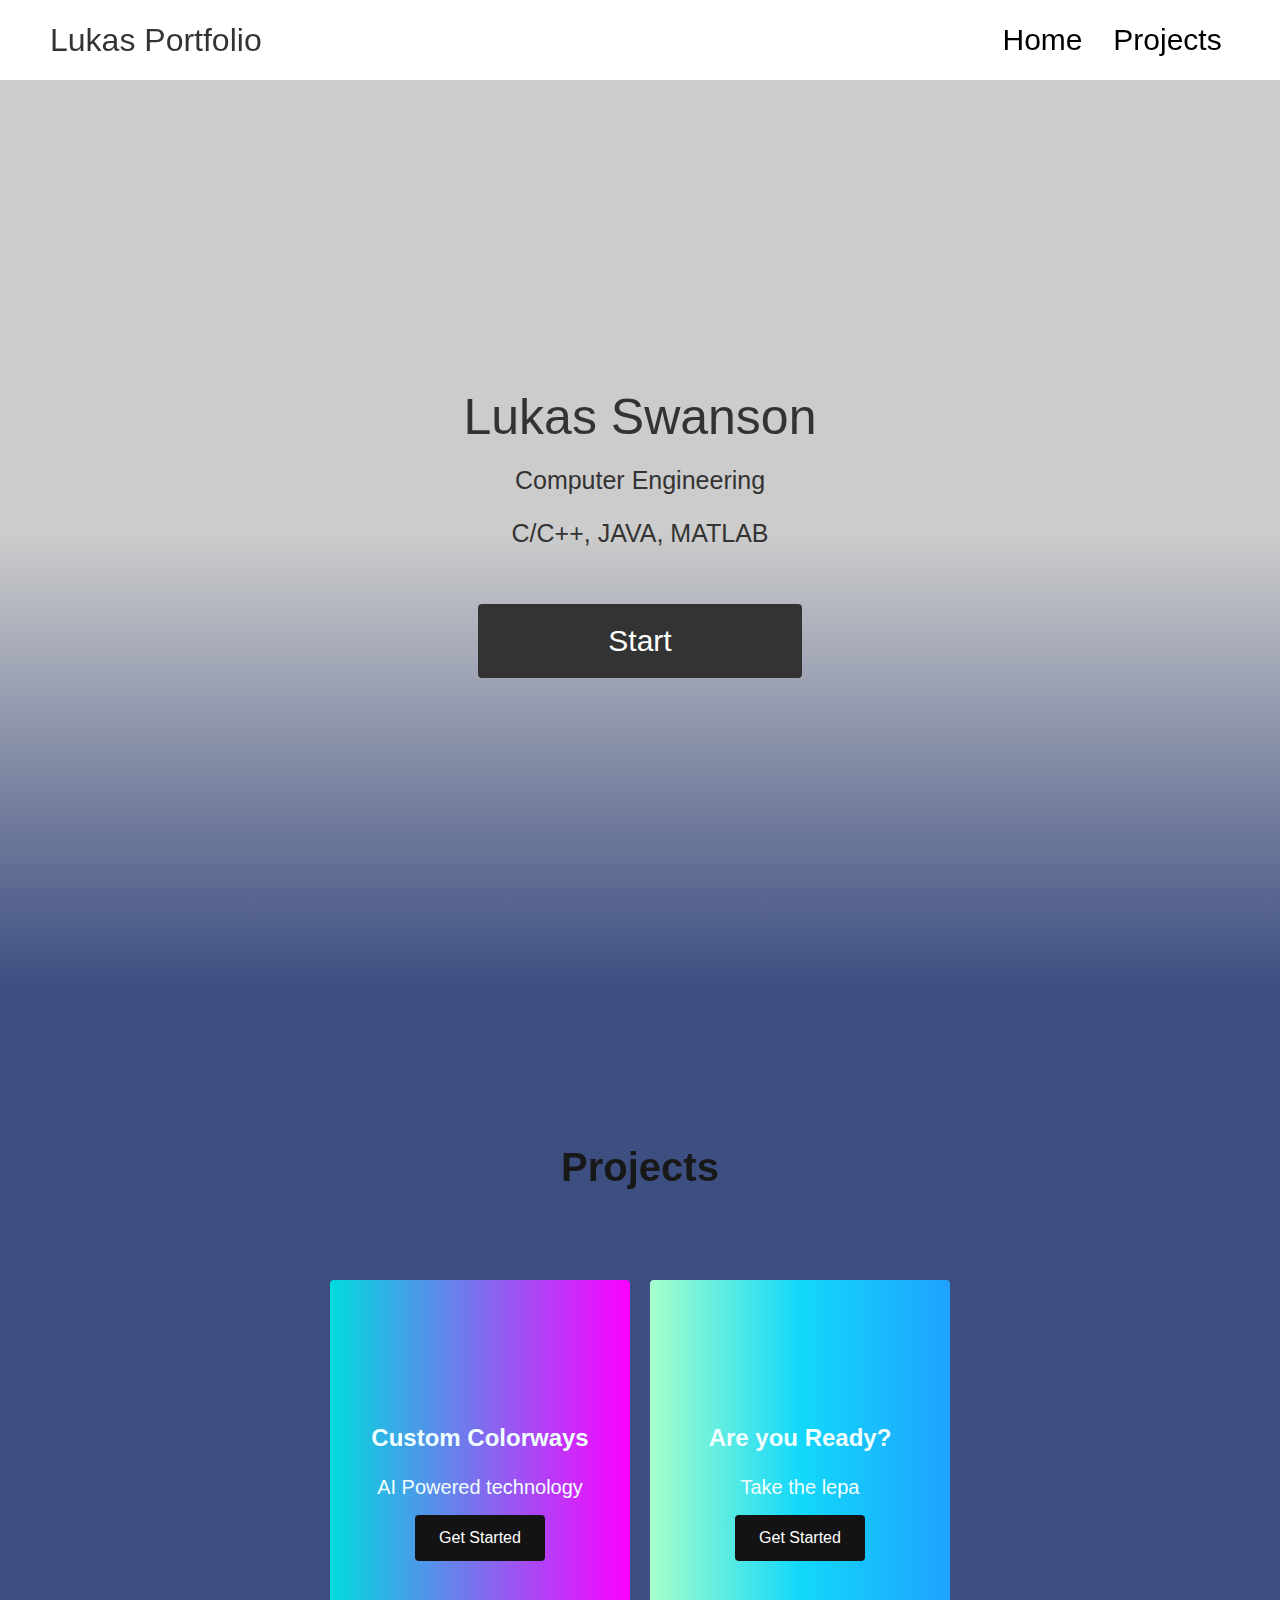
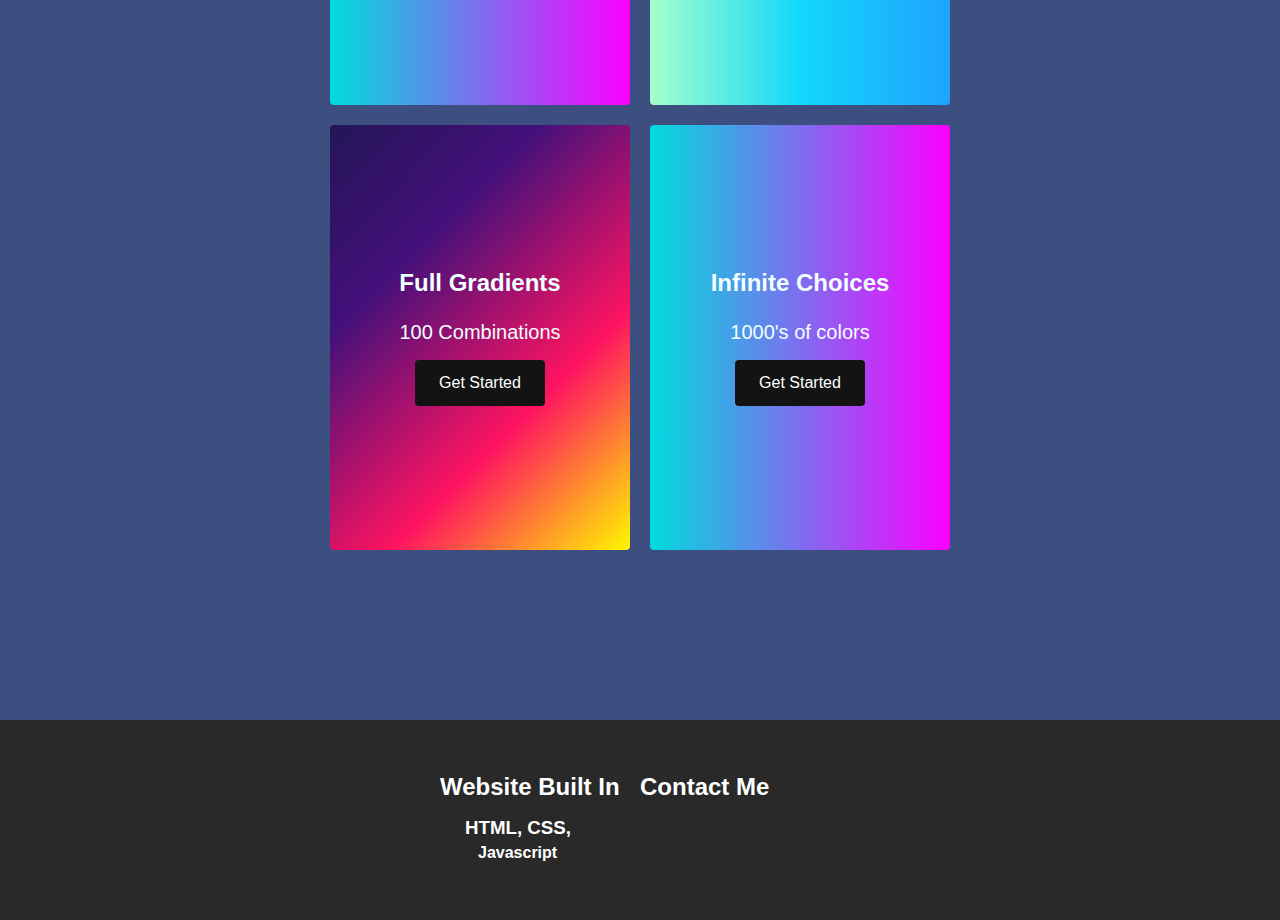
==== .vscode/Website/index.html @ b6aad42e "renamed:    .vscode/jpg/OIP.jpg -> .vscode/Website/Png/OIP.jpg 	renamed:    .vscode/jpg/face.png -> " ====
<!DOCTYPE html>
<html lang="en">
  <head>
    <meta charset="UTF-8" />
    <meta name="viewport" content="width=device-width, initial-scale=1.0" />
    <title>Scroll Website</title>
    <link rel="stylesheet" href="styles.css" />
    <link
      rel="stylesheet"
      href="https://use.fontawesome.com/releases/v5.14.0/css/all.css"
      integrity="sha384-HzLeBuhoNPvSl5KYnjx0BT+WB0QEEqLprO+NBkkk5gbc67FTaL7XIGa2w1L0Xbgc"
      crossorigin="anonymous"
    />
 <style>
 a{
  color: #fff;
  font-size: 30px;
 }




 </style>





  </head>
  <body>
    <!-- Navbar section -->
    <nav class="navbar">
      <div class="navbar__container">
        <a href="#home" id="navbar__logo">Lukas Portfolio</a>
        <div class="navbar__toggle" id="mobile-menu">
          <span class="bar"></span>
          <span class="bar"></span>
          <span class="bar"></span>
        </div>
        <ul class="navbar__menu">
          <li class="navbar__item">
            <a href="#home" class="navbar__links" id="home-page">Home</a>
          </li>
          <li class="navbar__item">
            <a href="#about" class="navbar__links" id="about-page">Projects</a>
          </li>
   <!-- <li class="navbar__item">   -->
          <!--            <a href="#services" class="navbar__links" id="services-page">Experience</a>   -->
    
            
          </li>
        </ul>
      </div>
    </nav>
    
    
      
  
    <!-- Hero Section -->
    <div class="hero" id="home">
      <div class="hero__container">
        <div class="container">
          <div class="hero__heading">Lukas Swanson</div>
          <div class="deeddd">Computer Engineering</div>
          <div class="deeddd">C/C++, JAVA,  MATLAB</div>

          <button class="main__btn"><a href="#projects">Start</a></button>
        </div>
      </div>
    </div>
    
    

<!-- Projects Section -->
<section class="projects" id="projects">
  <!-- Your projects content here -->
</section>

        <!-- About Section -->
        <div class="services" id="about">
          <h1>Projects</h1>
          <div class="services__wrapper">
            <div class="services__card">
              <h2>Custom Colorways</h2>
              <p>AI Powered technology</p>
              <div class="services__btn"><button>Get Started</button></div>
            </div>
            <div class="services__card">
              <h2>Are you Ready?</h2>
              <p>Take the lepa</p>
              <div class="services__btn"><button>Get Started</button></div>
            </div>
            <div class="services__card">
              <h2>Full Gradients</h2>
              <p>100 Combinations</p>
              <div class="services__btn"><button>Get Started</button></div>
            </div>
            <div class="services__card">
              <h2>Infinite Choices</h2>
              <p>1000's of colors</p>
              <div class="services__btn"><button>Get Started</button></div>
            </div>
          </div>
        </div>
          <!-- Services Section -->
      <!--     <div class="main" id="services">
          <div class="main__container">
            <div class="main__img--container">
              <div class="main__img--card"><i class="fas fa-layer-group"></i></div>
            </div>
            <div class="main__content">
              <h1>Resume</h1>
              <h2>jobs</h2>
              <p>jobs</p>
              <button class="main__btn"><a href="#">Schedule Call</a></button>
            </div>
          </div>
        </div>
        -->


<!-- Footer Section -->
<div class="footer__container">
  <div class="footer__links">
    <div class="footer__link--wrapper">
      <div class="footer__link--items">
        <h2>Website Built In</h2>
        <h3>HTML, CSS,</h3> 
        <h4>Javascript</h4>
      </div>
      <div class="footer__link--items">
        <h2>Contact Me</h2>
        <a href="/" class="footer__logos" id="social__icons">
          <a href="https://www.linkedin.com/in/lukas-swanson-2b328b260/" target="_blank" >
          <i class="fab fa-linkedin linkedin-logo"></i>
          </a>
          <a href="https://github.com/squidmenhero" target="_blank" >
            <i class="fab fa-github github-logo"></i>
          </a>
        </a>
      </div>
    </div>
  </div>
</div>



</script>
</div>
  <script src="app.js"></script>
  </body>
</html>
---- .vscode/Website/styles.css ----
* {
  box-sizing: border-box;
  margin: 0;
  padding: 0;
  font-family: 'Kumbh Sans', sans-serif;
  scroll-behavior: smooth;
  color: #F0FFFF;
}




.navbar__social-icons {
  display: flex;
  align-items: center;
  margin-left: auto;
}

.navbar__social-icon {
  margin-left: 1rem;
  color: #fff;
  font-size: 1.5rem;
}


.navbar {
  background-color: #ffffff;
  background-blend-mode: soft-light,screen;
      height: 80px;
  display: flex;
  justify-content: center;
  align-items: center;
  font-size: 1.2rem;
  position: sticky;
  top: 0;
  z-index: 999;
}


.navbar__container {
  display: flex;
  justify-content: space-between;
  height: 80px;
  z-index: 1;
  width: 100%;
  max-width: 1300px;
  margin: 0 auto;
  padding: 0 50px;
}

#navbar__logo {
  background-color: #333333;
  background-size: 100%;
  -webkit-background-clip: text;
  -moz-background-clip: text;
  -webkit-text-fill-color: transparent;
  -moz-text-fill-color: transparent;
  display: flex;
  align-items: center;
  cursor: pointer;
  text-decoration: none;
  font-size: 2rem;
}

.navbar__menu {
  display: flex;
  align-items: center;
  list-style: none;
}

.navbar__item {
  height: 80px;
}

.navbar__links {
  color: #000000;
  display: flex;
  align-items: center;
  justify-content: center;
  width: 125px;
  text-decoration: none;
  height: 100%;
  transition: all 0.3s ease;
}

.navbar__btn {
  display: flex;
  justify-content: center;
  align-items: center;
  padding: 0 1rem;
  width: 100%;
}

.button {
  display: flex;
  justify-content: center;
  align-items: center;
  text-decoration: none;
  padding: 10px 20px;
  height: 100%;
  width: 100%;
  border: none;
  outline: none;
  border-radius: 4px;
  background: #833ab4;
  background: -webkit-linear-gradient(to right, #fcb045, #fd1d1d, #833ab4);
  background: linear-gradient(to right, #fcb045, #fd1d1d, #833ab4);
  color: #fff;
  transition: all 0.3s ease;
}

.navbar__links:hover {
  color: #9518fc;
  transition: all 0.3s ease;
}

@media screen and (max-width: 960px) {
  .navbar__container {
    display: flex;
    justify-content: space-between;
    height: 80px;
    z-index: 1;
    width: 100%;
    max-width: 1300px;
    padding: 0;
  }

  .navbar__menu {
    display: grid;
    grid-template-columns: auto;
    margin: 0;
    width: 100%;
    position: absolute;
    top: -1000px;
    opacity: 1;
    transition: all 0.5s ease;
    z-index: -1;
  }

  .navbar__menu.active {
    background: #131313;
    top: 100%;
    opacity: 1;
    transition: all 0.5s ease;
    z-index: 99;
    height: 60vh;
    font-size: 1.6rem;
  }

  #navbar__logo {
    padding-left: 25px;
  }

  .navbar__toggle .bar {
    width: 25px;
    height: 3px;
    margin: 5px auto;
    transition: all 0.3s ease-in-out;
    background: #fff;
  }

  .navbar__item {
    width: 100%;
  }

  .navbar__links {
    text-align: center;
    padding: 2rem;
    width: 100%;
    display: table;
  }

  .navbar__btn {
    padding-bottom: 2rem;
  }

  .button {
    display: flex;
    justify-content: center;
    align-items: center;
    width: 80%;
    height: 80px;
    margin: 0;
  }

  #mobile-menu {
    position: absolute;
    top: 20%;
    right: 5%;
    transform: translate(5%, 20%);
  }

  .navbar__toggle .bar {
    display: block;
    cursor: pointer;
  }

  #mobile-menu.is-active .bar:nth-child(2) {
    opacity: 0;
  }

  #mobile-menu.is-active .bar:nth-child(1) {
    transform: translateY(8px) rotate(45deg);
  }

  #mobile-menu.is-active .bar:nth-child(3) {
    transform: translateY(-8px) rotate(-45deg);
  }
}

/* Hero Section */
.hero {
  background-image: linear-gradient(to bottom, #CCCCCC 50%, #3D4E81 100%);

  height: 905px;
  padding: 200px;
}

.image {
  display: flex;
  flex-direction: column;
  justify-content: center;
  max-width: 200px;
  margin: 0 auto;
  height: 100%;
  text-align: center;
  padding: 30px;
}

.hero__container {
  display: flex;
  flex-direction: column;
  justify-content: center;
  max-width: 1200px;
  margin: 0 auto;
  height: 100%;
  text-align: center;
  padding: 30px;
}

.hero__heading {
  font-size: 50px;
  margin-bottom: 20px;
  color: #333333;
}

.deeddd {
  font-size: 25px;
  margin-bottom: 24px;
  color: #333333;
}

.hero__heading span {
  background: #ee0979; /* fallback for old browsers */
  background: -webkit-linear-gradient(to right, #ff6a00, #ee0979); /* Chrome 10-25, Safari 5.1-6 */
  background: linear-gradient(to right, #ff6a00, #ee0979); /* W3C, IE 10+/ Edge, Firefox 16+, Chrome 26+, Opera 12+, Safari 7+ */
  background-size: 100%;
  -webkit-background-clip: text;
  -moz-background-clip: text;
  -webkit-text-fill-color: transparent;
  -moz-text-fill-color: transparent;
}

.highlight {
  border-bottom: 4px solid rgb(132, 0, 255);
}

@media screen and (max-width: 768px) {
  .hero__heading {
    font-size: 60px;
  }

  .hero__description {
    font-size: 40px;
  }
}

.main {
  background-color: #00BFFF;
  padding: 10rem 0;
}

.main__container {
  display: grid;
  grid-template-columns: 1fr 1fr;
  align-items: center;
  justify-content: center;
  margin: 0 auto;
  height: 100%;
  z-index: 1;
  width: 100%;
  max-width: 1300px;
  padding: 0 50px;
}

.main__content {
  color: #fff;
  width: 100%;
}

.projects {
  .projects {
    text-align: center;
    width: 200px;
    border-radius: 4px;
    display: flex;
    flex-direction: center;
    justify-content: center;
    font-size: 2rem;
    background-color: #fe336f;
    background-size: 100%;
    -webkit-background-clip: text;
    -webkit-text-fill-color: transparent;
    -moz-text-fill-color: transparent;
    text-transform: uppercase;
    margin-bottom: 32px;
  }
  
}

.main__content h2 {
  font-size: 4rem;
  background: #ff8177; /* fallback for old browsers */
  background: -webkit-linear-gradient(
    to center,
    #9114ff,
    #da22ff
  ); /* Chrome 10-25, Safari 5.1-6 */
  background: linear-gradient(
    to center,
    #8f0eff,
    #da22ff
  );
  background-size: 100%;
  -webkit-background-clip: text;
  -moz-background-clip: text;
  -webkit-text-fill-color: transparent;
  -moz-text-fill-color: transparent;
 
}



.main__btn {
  font-size: 1.8rem;
  background: #333333;
  padding: 20px 130px;
  justify-content: flex-start;

  border: none;
  border-radius: 4px;
  margin-top: 2rem;
  cursor: pointer;
  position: relative;
  transition: all 0.35s;
  outline: none;
}




.main__btn a {
  position: relative;
  z-index: 2;
  color: #fff;
  text-decoration: none;
}

.main__btn:after {
  position: absolute;
  content: '';
  top: 0;
  left: 0;
  width: 0;
  height: 100%;
  background: #333333;
  transition: all 0.35s;
  border-radius: 4px;
}

.main__btn:hover {
  color: #fff;
}

.main__btn:hover:after {
  width: 100%;
}

.main__img--container {
  text-align: center;
}

.main__img--card {
  margin: 10px;
  height: 555px;
  width: 500px;
  border-radius: 4px;
  display: flex;
  flex-direction: column;
  justify-content: center;
  color: #fff;
  background-image: linear-gradient(to right, #00dbde 0%, #fc00ff 100%);
}

.fa-layer-group {
  font-size: 14rem;
}

#card-2 {
  background: #ff512f;
  background: -webkit-linear-gradient(to right, #dd2476, #ff512f);
  background: linear-gradient(to right, #dd2476, #ff512f);
}

.services {
  background-image: linear-gradient(to bottom, #3D4E81 100%, #00dbde 100%);
  display: flex;
  flex-direction: column;
  justify-content: center;
  align-items: center;
  height: 100%;
  padding: 10rem 0;
}

.services h1 {
  background-color: #181818;
  background-size: 100%;
  -webkit-background-clip: text;
  -moz-background-clip: text;
  -webkit-text-fill-color: transparent;
  -moz-text-fill-color: transparent;
  margin-bottom: 5rem;
  font-size: 2.5rem;
}

.services__wrapper {
  display: grid;
  grid-template-columns: 1fr 1fr 1fr 1fr;
  grid-template-rows: 1fr;
}

.services__card {
  margin: 10px;
  height: 425px;
  width: 300px;
  border-radius: 4px;
  display: flex;
  flex-direction: column;
  justify-content: center;
  color: #fff;
  background-image: linear-gradient(to right, #00dbde 0%, #fc00ff 100%);
  transition: 0.3s ease-in;
}

.services__card:nth-child(2) {
  background: #1fa2ff; /* fallback for old browsers */
  background: -webkit-linear-gradient(
    to right,
    #a6ffcb,
    #12d8fa,
    #1fa2ff
  ); /* Chrome 10-25, Safari 5.1-6 */
  background: linear-gradient(
    to right,
    #a6ffcb,
    #12d8fa,
    #1fa2ff
  ); /* W3C, IE 10+/ Edge, Firefox 16+, Chrome 26+, Opera 12+, Safari 7+ */
}

.services__card:nth-child(3) {
  background-image: linear-gradient(
    -225deg,
    #231557 0%,
    #44107a 29%,
    #ff1361 67%,
    #fff800 100%
  );
}

.services__card h2 {
  text-align: center;
}

.services__card p {
  text-align: center;
  margin-top: 24px;
  font-size: 20px;
}

.services__btn {
  display: flex;
  justify-content: center;
  margin-top: 16px;
}

.services__card button {
  color: #fff;
  padding: 14px 24px;
  border: none;
  outline: none;
  border-radius: 4px;
  background: #131313;
  font-size: 1rem;
}

.services__card button:hover {
  cursor: pointer;
}

.services__card:hover {
  transform: scale(1.075);
  transition: 0.3s ease-in;
  cursor: pointer;
}

@media screen and (max-width: 1300px) {
  .services__wrapper {
    grid-template-columns: 1fr 1fr;
  }
}




@media screen and (max-width: 768px) {
  .services__wrapper {
    grid-template-columns: 1fr;
  }
}

/* Footer CSS */
.footer__container {
  background-color: #292929;
  height: 200px;
  width: fill;

  padding: 5rem ;
  display: flex;
  flex-direction: column;
  justify-content: center;
  align-items: center;
}
.footer__logos {

  color: #fff;
  align-items: center;
  cursor: pointer;
  text-decoration: none;
  font-size: 2rem;
}

#footer__logo {

  color: #fff;
  display: flex;
  cursor: pointer;
  text-decoration: none;
  font-size: 2rem;
}

.linkedin-logo {
  margin-left: 10px;
}

.github-logo {
  margin-left: 40px;
}



.footer__link--wrapper {
  display: flex;
}

.footer__link--items {
  text-align: left;
  width: 200px;
  box-sizing: border-box;
}

.footer__link--items h2 {
  margin-bottom: 16px;
  color: #fff;
}
.footer__link--items h3 {
  align-items: center;
  margin-left: 25px;
  margin-bottom: 5px;
  color: #fff;
}
.footer__link--items h4 {
  align-items: center;
  margin-left: 38px;
  margin-bottom: 5px;
  color: #fff;
}


.footer__link--items a {
  color: #fff;
  text-decoration: none;
  margin-bottom: 0.5rem;
  transition: 0.3 ease-out;
}

.social__icon--link {
  color: #fff;
  font-size: 24px;
}



.social__media--wrap {
  display: flex;
  justify-content: space-between;
  align-items: center;
  width: 100%;
  max-width: 1000px;
  margin: 40px auto 0 auto;
}




.social__icons {
  display: flex;
  justify-content: space-between;
  align-items: center;
}

.website__rights {
  color: #fff;
}

@media screen and (max-width: 820px) {
  .footer__links {
    padding-top: 2rem;
  }

 

  .website__rights {
    margin-bottom: 2rem;
  }

  .footer__link--wrapper {
    flex-direction: column;
  }

  .social__media--wrap {
    flex-direction: column;
  }
}

@media screen and (max-width: 480px) {
  .footer__link--items {
    margin: 0;
    padding: 10px;
    width: 100%;
  }
}

/* ------- custom scrollbar ----- */

::-webkit-scrollbar{
  width: 15px;
}

::-webkit-scrollbar-track{
  background:#000000;
}

::-webkit-scrollbar-thumb{
background: linear-gradient(#d1e5ff,#d1e5ff);
  border-radius: 10px;
}

/* Hide scrollbar for Chrome, Safari and Opera */
::-webkit-scrollbar {
  display: none;
}

/* Hide scrollbar for IE, Edge and Firefox */
.scrollbar {
  -ms-overflow-style: none;  /* IE and Edge */
  scrollbar-width: none;  /* Firefox */
}
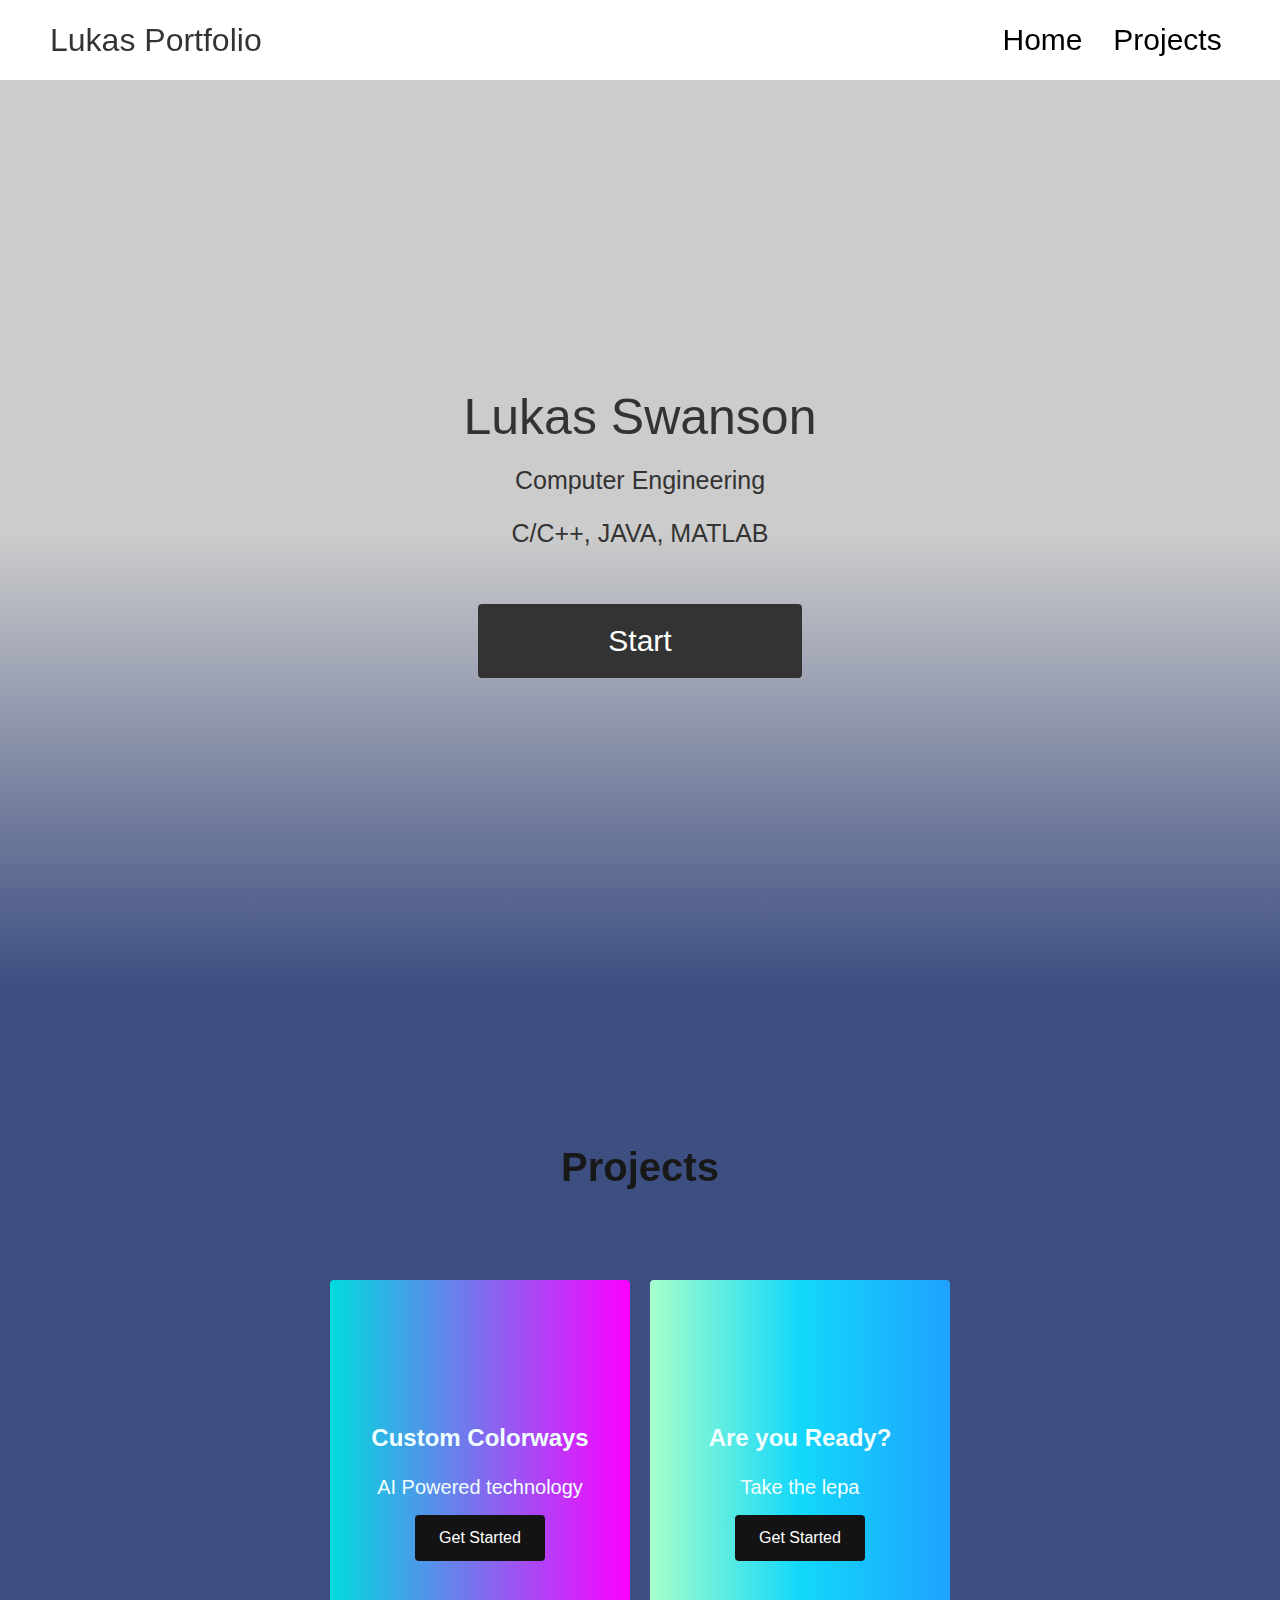
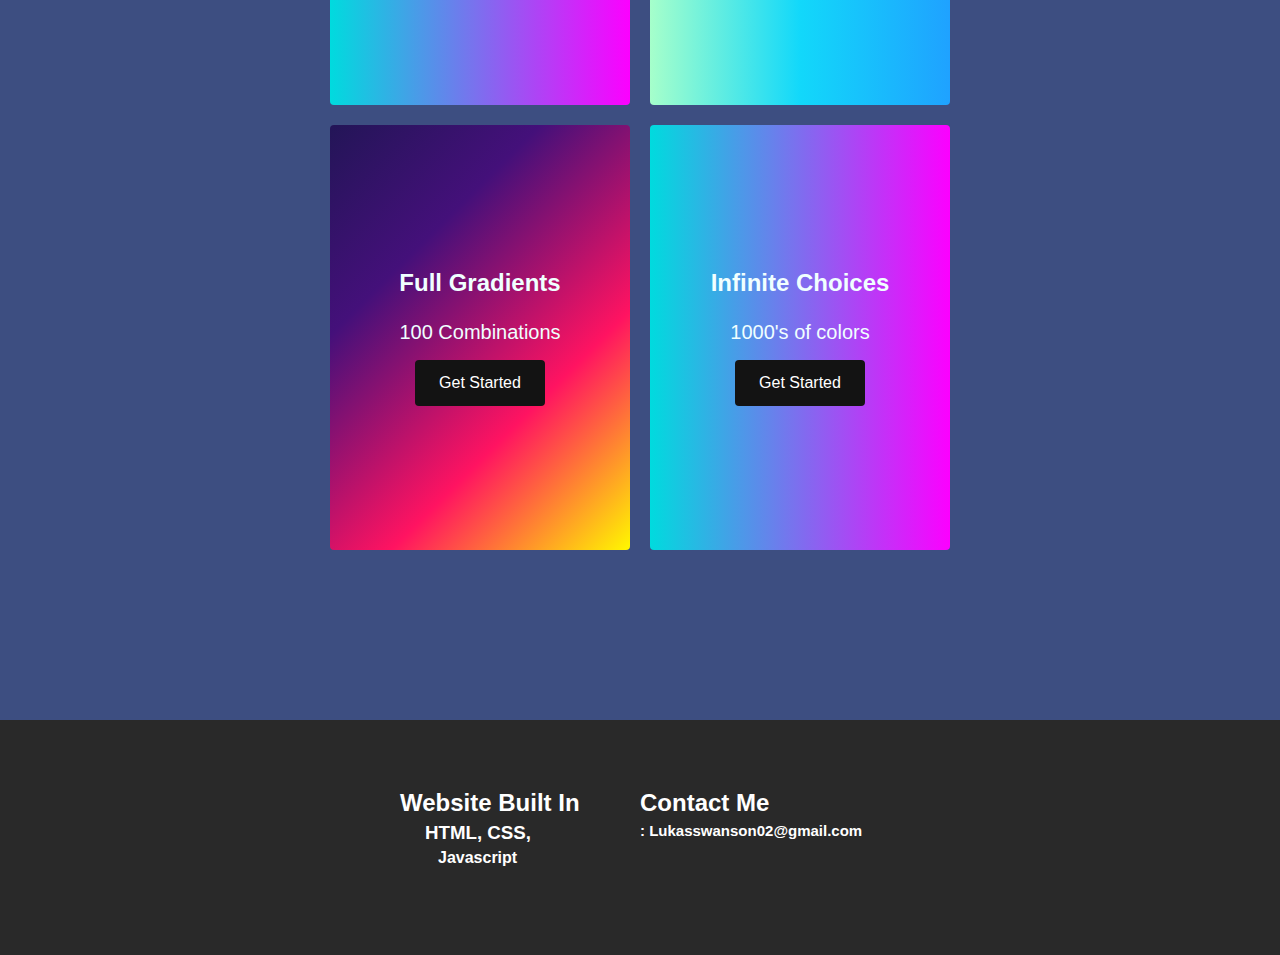
==== commit 58d39b0f: "modified:   .vscode/Website/index.html 	modified:   .vscode/Website/styles.css" ====
--- a/.vscode/Website/index.html
+++ b/.vscode/Website/index.html
@@ -5,6 +5,7 @@
     <meta name="viewport" content="width=device-width, initial-scale=1.0" />
     <title>Scroll Website</title>
     <link rel="stylesheet" href="styles.css" />
+    <link rel="icon" type="image/png" href="png/folder.png">
     <link
       rel="stylesheet"
       href="https://use.fontawesome.com/releases/v5.14.0/css/all.css"
@@ -130,12 +131,17 @@
       </div>
       <div class="footer__link--items">
         <h2>Contact Me</h2>
+        <h6
+              class="fa fa-envelope" > : Lukasswanson02@gmail.com</i></i>
+             <h6>
         <a href="/" class="footer__logos" id="social__icons">
           <a href="https://www.linkedin.com/in/lukas-swanson-2b328b260/" target="_blank" >
           <i class="fab fa-linkedin linkedin-logo"></i>
           </a>
           <a href="https://github.com/squidmenhero" target="_blank" >
             <i class="fab fa-github github-logo"></i>
+          </a>
+          
           </a>
         </a>
       </div>
--- a/.vscode/Website/styles.css
+++ b/.vscode/Website/styles.css
@@ -138,7 +138,7 @@
   }
 
   .navbar__menu.active {
-    background: #131313;
+    background: #ffffff;
     top: 100%;
     opacity: 1;
     transition: all 0.5s ease;
@@ -156,7 +156,7 @@
     height: 3px;
     margin: 5px auto;
     transition: all 0.3s ease-in-out;
-    background: #fff;
+    background: #000000;
   }
 
   .navbar__item {
@@ -184,6 +184,7 @@
   }
 
   #mobile-menu {
+    
     position: absolute;
     top: 20%;
     right: 5%;
@@ -346,18 +347,14 @@
   background: #333333;
   padding: 20px 130px;
   justify-content: flex-start;
-
   border: none;
   border-radius: 4px;
   margin-top: 2rem;
   cursor: pointer;
   position: relative;
-  transition: all 0.35s;
+  transition: 0.3s ease-in;
   outline: none;
 }
-
-
-
 
 .main__btn a {
   position: relative;
@@ -369,22 +366,39 @@
 .main__btn:after {
   position: absolute;
   content: '';
-  top: 0;
-  left: 0;
-  width: 0;
-  height: 100%;
+  top: -5%;
+  left: -5%;
+  width: 110%;
+  height: 110%;
   background: #333333;
-  transition: all 0.35s;
+  transition: 0.3s ease-in;
   border-radius: 4px;
-}
-
-.main__btn:hover {
-  color: #fff;
-}
-
-.main__btn:hover:after {
-  width: 100%;
-}
+  transform: scale(0.9);
+  opacity: 0;
+}
+
+.main__btn:hover,
+.main__btn:focus {
+  color: #fff;
+  outline: none;
+}
+
+.main__btn:hover:after,
+.main__btn:focus:after {
+  top: -5%;
+  left: -5%;
+  width: 110%;
+  height: 110%;
+  border-radius: 4px;
+  transform: scale(1);
+  opacity: 1;
+}
+
+.main__btn:active:before,
+.main__btn:focus:before {
+  border: 4px solid #333333;
+}
+
 
 .main__img--container {
   text-align: center;
@@ -532,7 +546,7 @@
 /* Footer CSS */
 .footer__container {
   background-color: #292929;
-  height: 200px;
+  height: 235px;
   width: fill;
 
   padding: 5rem ;
@@ -574,13 +588,16 @@
 }
 
 .footer__link--items {
-  text-align: left;
-  width: 200px;
+  margin-bottom: 5px;
+
+  text-align: middle;
+  width: 240px;
   box-sizing: border-box;
 }
 
+
 .footer__link--items h2 {
-  margin-bottom: 16px;
+  margin-bottom: 5px;
   color: #fff;
 }
 .footer__link--items h3 {
@@ -593,6 +610,15 @@
   align-items: center;
   margin-left: 38px;
   margin-bottom: 5px;
+  color: #fff;
+}
+
+.footer__link--items h6 {  
+
+  margin-top: 5px;
+  font-size: 15px;
+
+
   color: #fff;
 }
 
@@ -627,6 +653,11 @@
   display: flex;
   justify-content: space-between;
   align-items: center;
+}
+
+.footer__logos a {
+  margin-top: 38px;
+  color: #fff;
 }
 
 .website__rights {
